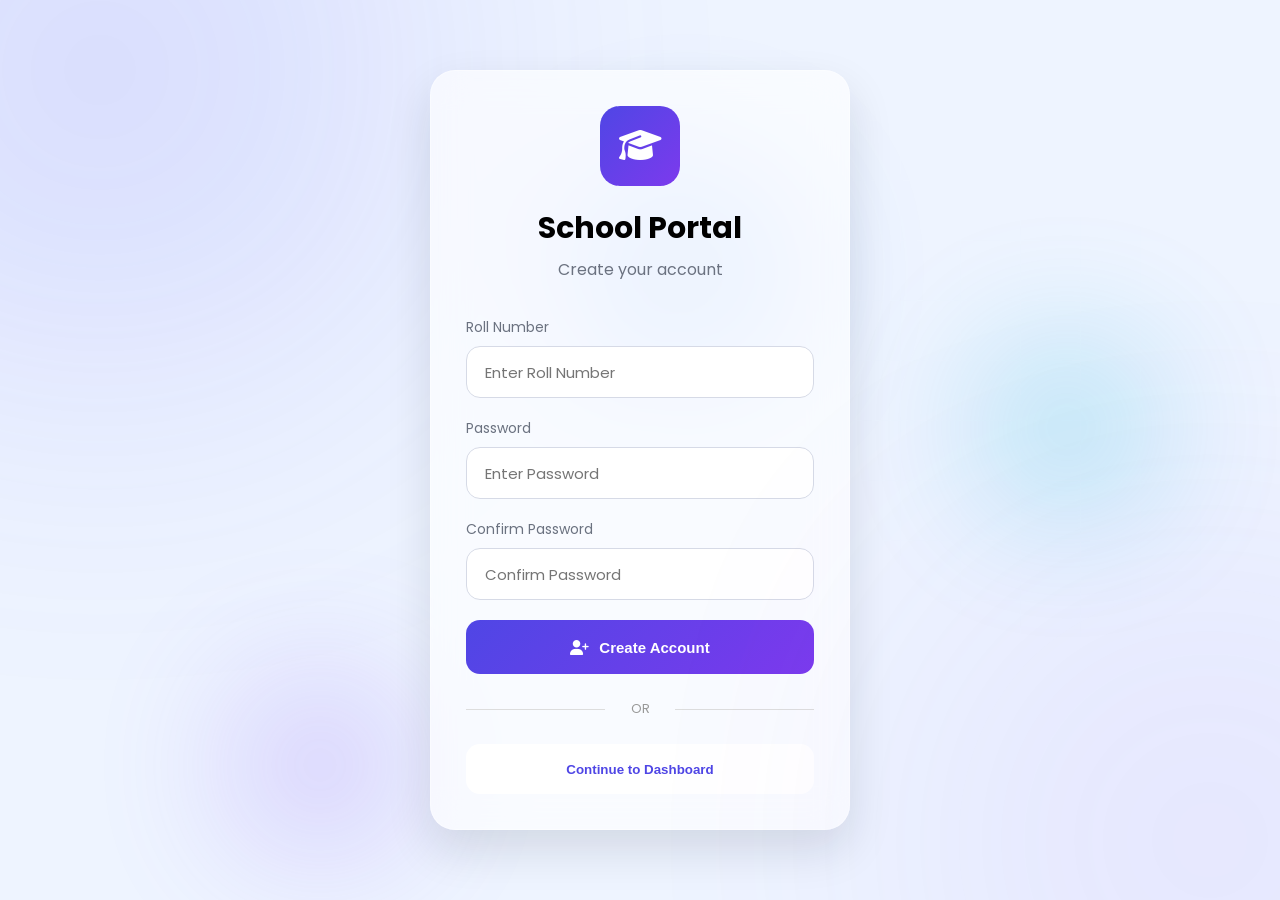
==== harjot/phase2/frontend/signup.html @ 37dcc1cb "Signup testing" ====
<!DOCTYPE html>
<html lang="en">

<head>

    <meta charset="UTF-8">

    <meta name="viewport"
          content="width=device-width, initial-scale=1.0">

    <title>School Portal | Signup</title>

    <!-- Google Font -->
    <link rel="preconnect"
          href="https://fonts.googleapis.com">

    <link rel="preconnect"
          href="https://fonts.gstatic.com"
          crossorigin>

    <link href="https://fonts.googleapis.com/css2?family=Poppins:wght@300;400;500;600;700&display=swap"
          rel="stylesheet">

    <!-- Font Awesome -->
    <link rel="stylesheet"
          href="https://cdnjs.cloudflare.com/ajax/libs/font-awesome/6.6.0/css/all.min.css">

    <!-- CSS -->
    <link rel="stylesheet"
          href="signup.css">

</head>

<body>

<!-- ===============================
BACKGROUND
================================ -->

<div class="blob blob1"></div>
<div class="blob blob2"></div>
<div class="blob blob3"></div>

<div class="grid-bg"></div>

<!-- ===============================
SIGNUP CARD
================================ -->

<div class="container">

    <div class="card">

        <div class="logo">

            <div class="logoBox">

                <i class="fa-solid fa-graduation-cap"></i>

            </div>

            <h1>School Portal</h1>

            <p>Create your account</p>

        </div>

        <!-- Roll -->

        <div class="inputGroup">

            <label>

                Roll Number

            </label>

            <input
                type="number"
                id="roll"
                placeholder="Enter Roll Number">

        </div>

        <!-- Password -->

        <div class="inputGroup">

            <label>

                Password

            </label>

            <input
                type="password"
                id="password"
                placeholder="Enter Password">

        </div>

        <!-- Confirm Password -->

        <div class="inputGroup">

            <label>

                Confirm Password

            </label>

            <input
                type="password"
                id="confirmPassword"
                placeholder="Confirm Password">

        </div>

        <!-- Button -->

        <button
            id="signupBtn"
            class="primaryBtn">

            <i class="fa-solid fa-user-plus"></i>

            Create Account

        </button>

        <div class="divider">

            OR

        </div>

        <button
            class="secondaryBtn"
            onclick="window.location.href='index.html'">

            Continue to Dashboard

        </button>

    </div>

</div>

<!-- Toast -->

<div
    id="toast"
    class="toast">

</div>

<!-- Loader -->

<div
    id="loader"
    class="loader hidden">

    <div class="spinner"></div>

</div>

<script src="signup.js"></script>

</body>

</html>
---- harjot/phase2/frontend/signup.css ----
/* ==========================================================
   SIGNUP PAGE
========================================================== */

@import url('https://fonts.googleapis.com/css2?family=Poppins:wght@300;400;500;600;700;800&display=swap');

:root{

    --primary:#4F46E5;
    --primary-dark:#4338CA;
    --secondary:#7C3AED;
    --accent:#06B6D4;

    --success:#16A34A;
    --danger:#DC2626;

    --text:#111827;
    --text-light:#6B7280;

    --white:#FFFFFF;
    --bg:#EEF4FF;

    --glass:rgba(255,255,255,.65);
    --glass-border:rgba(255,255,255,.35);

    --shadow:
    0 20px 45px rgba(15,23,42,.12);

}

*{
    margin:0;
    padding:0;
    box-sizing:border-box;
}

body{

    font-family:'Poppins',sans-serif;
    background:var(--bg);
    min-height:100vh;

    display:flex;
    justify-content:center;
    align-items:center;

    overflow:hidden;
    position:relative;

}

/* ==========================================================
BACKGROUND
========================================================== */

body::before{

    content:"";
    position:fixed;

    width:500px;
    height:500px;

    background:#5B5CF6;

    border-radius:50%;

    top:-180px;
    left:-150px;

    filter:blur(170px);

    opacity:.25;

    animation:blobOne 20s infinite ease-in-out;

}

body::after{

    content:"";

    position:fixed;

    width:420px;
    height:420px;

    background:#8B5CF6;

    border-radius:50%;

    right:-140px;
    bottom:-150px;

    filter:blur(170px);

    opacity:.18;

    animation:blobTwo 22s infinite ease-in-out;

}

.blob{

    position:fixed;
    border-radius:50%;
    filter:blur(70px);

    opacity:.25;

    z-index:-1;

}

.blob1{

    width:220px;
    height:220px;

    background:#3B82F6;

    top:18%;
    left:45%;

    animation:floatBlob 18s infinite;

}

.blob2{

    width:170px;
    height:170px;

    background:#06B6D4;

    right:10%;
    top:38%;

    animation:floatBlob 22s infinite reverse;

}

.blob3{

    width:180px;
    height:180px;

    background:#8B5CF6;

    bottom:5%;
    left:18%;

    animation:floatBlob 24s infinite;

}

.grid-bg{

    position:fixed;
    inset:0;

    background-image:
    linear-gradient(rgba(255,255,255,.2) 1px,transparent 1px),
    linear-gradient(90deg,rgba(255,255,255,.2) 1px,transparent 1px);

    background-size:60px 60px;

    mask-image:radial-gradient(circle at center,black,transparent 90%);

    opacity:.3;

    z-index:-2;

}

/* ==========================================================
CARD
========================================================== */

.container{

    width:100%;
    display:flex;
    justify-content:center;
    align-items:center;
    padding:20px;

}

.card{

    width:420px;
    max-width:100%;

    padding:35px;

    border-radius:25px;

    background:var(--glass);

    backdrop-filter:blur(18px);

    border:1px solid var(--glass-border);

    box-shadow:var(--shadow);

    animation:fadeIn .8s ease;

}

/* ==========================================================
LOGO
========================================================== */

.logo{

    text-align:center;
    margin-bottom:35px;

}

.logoBox{

    width:80px;
    height:80px;

    border-radius:20px;

    margin:auto;

    display:flex;
    justify-content:center;
    align-items:center;

    color:white;
    font-size:34px;

    background:linear-gradient(
        135deg,
        var(--primary),
        var(--secondary)
    );

    margin-bottom:20px;

}

.logo h1{

    font-size:30px;
    font-weight:700;

}

.logo p{

    color:var(--text-light);
    margin-top:6px;

}

/* ==========================================================
INPUTS
========================================================== */

.inputGroup{

    margin-bottom:20px;

}

.inputGroup label{

    display:block;

    margin-bottom:8px;

    color:var(--text-light);

    font-size:14px;

}

.inputGroup input{

    width:100%;

    height:52px;

    border-radius:14px;

    border:1px solid #D6DAE6;

    padding:0 18px;

    font-size:15px;

    font-family:'Poppins',sans-serif;

    transition:.3s;

}

.inputGroup input:focus{

    outline:none;

    border-color:var(--primary);

    box-shadow:0 0 0 4px rgba(79,70,229,.15);

}

/* ==========================================================
BUTTONS
========================================================== */

.primaryBtn{

    width:100%;
    height:54px;

    border:none;

    border-radius:14px;

    color:white;

    cursor:pointer;

    font-size:15px;
    font-weight:600;

    display:flex;
    justify-content:center;
    align-items:center;
    gap:10px;

    background:linear-gradient(
        135deg,
        var(--primary),
        var(--secondary)
    );

    transition:.3s;

}

.primaryBtn:hover{

    transform:translateY(-3px);

    box-shadow:0 18px 35px rgba(79,70,229,.28);

}

.secondaryBtn{

    width:100%;
    height:50px;

    border:none;

    border-radius:14px;

    cursor:pointer;

    background:white;

    color:var(--primary);

    font-weight:600;

    transition:.3s;

}

.secondaryBtn:hover{

    background:#EEF2FF;

}

/* ==========================================================
DIVIDER
========================================================== */

.divider{

    margin:25px 0;

    text-align:center;

    color:#999;

    font-size:13px;

    position:relative;

}

.divider::before,
.divider::after{

    content:"";

    position:absolute;

    width:40%;

    height:1px;

    background:#ddd;

    top:50%;

}

.divider::before{

    left:0;

}

.divider::after{

    right:0;

}

/* ==========================================================
TOAST
========================================================== */

.toast{

    position:fixed;

    top:20px;
    right:20px;

    padding:15px 20px;

    border-radius:12px;

    color:white;

    font-weight:600;

    transform:translateX(350px);

    transition:.5s;

    z-index:1000;

}

.toast.show{

    transform:translateX(0);

}

.toast.success{

    background:#16A34A;

}

.toast.error{

    background:#DC2626;

}

/* ==========================================================
LOADER
========================================================== */

.loader{

    position:fixed;

    inset:0;

    background:rgba(255,255,255,.55);

    backdrop-filter:blur(4px);

    display:flex;
    justify-content:center;
    align-items:center;

}

.hidden{

    display:none;

}

.spinner{

    width:60px;
    height:60px;

    border-radius:50%;

    border:6px solid rgba(79,70,229,.15);
    border-top:6px solid var(--primary);

    animation:spin 1s linear infinite;

}

/* ==========================================================
ANIMATIONS
========================================================== */

@keyframes fadeIn{

    from{

        opacity:0;
        transform:translateY(30px);

    }

    to{

        opacity:1;
        transform:translateY(0);

    }

}

@keyframes spin{

    to{

        transform:rotate(360deg);

    }

}

@keyframes floatBlob{

    0%,100%{

        transform:translateY(0);

    }

    50%{

        transform:translateY(-35px);

    }

}

@keyframes blobOne{

    0%,100%{

        transform:translate(0,0);

    }

    50%{

        transform:translate(80px,50px);

    }

}

@keyframes blobTwo{

    0%,100%{

        transform:translate(0,0);

    }

    50%{

        transform:translate(-70px,-40px);

    }

}

/* ==========================================================
RESPONSIVE
========================================================== */

@media(max-width:500px){

    .card{

        padding:25px;

    }

    .logo h1{

        font-size:25px;

    }

    .logoBox{

        width:70px;
        height:70px;
        font-size:28px;

    }

}
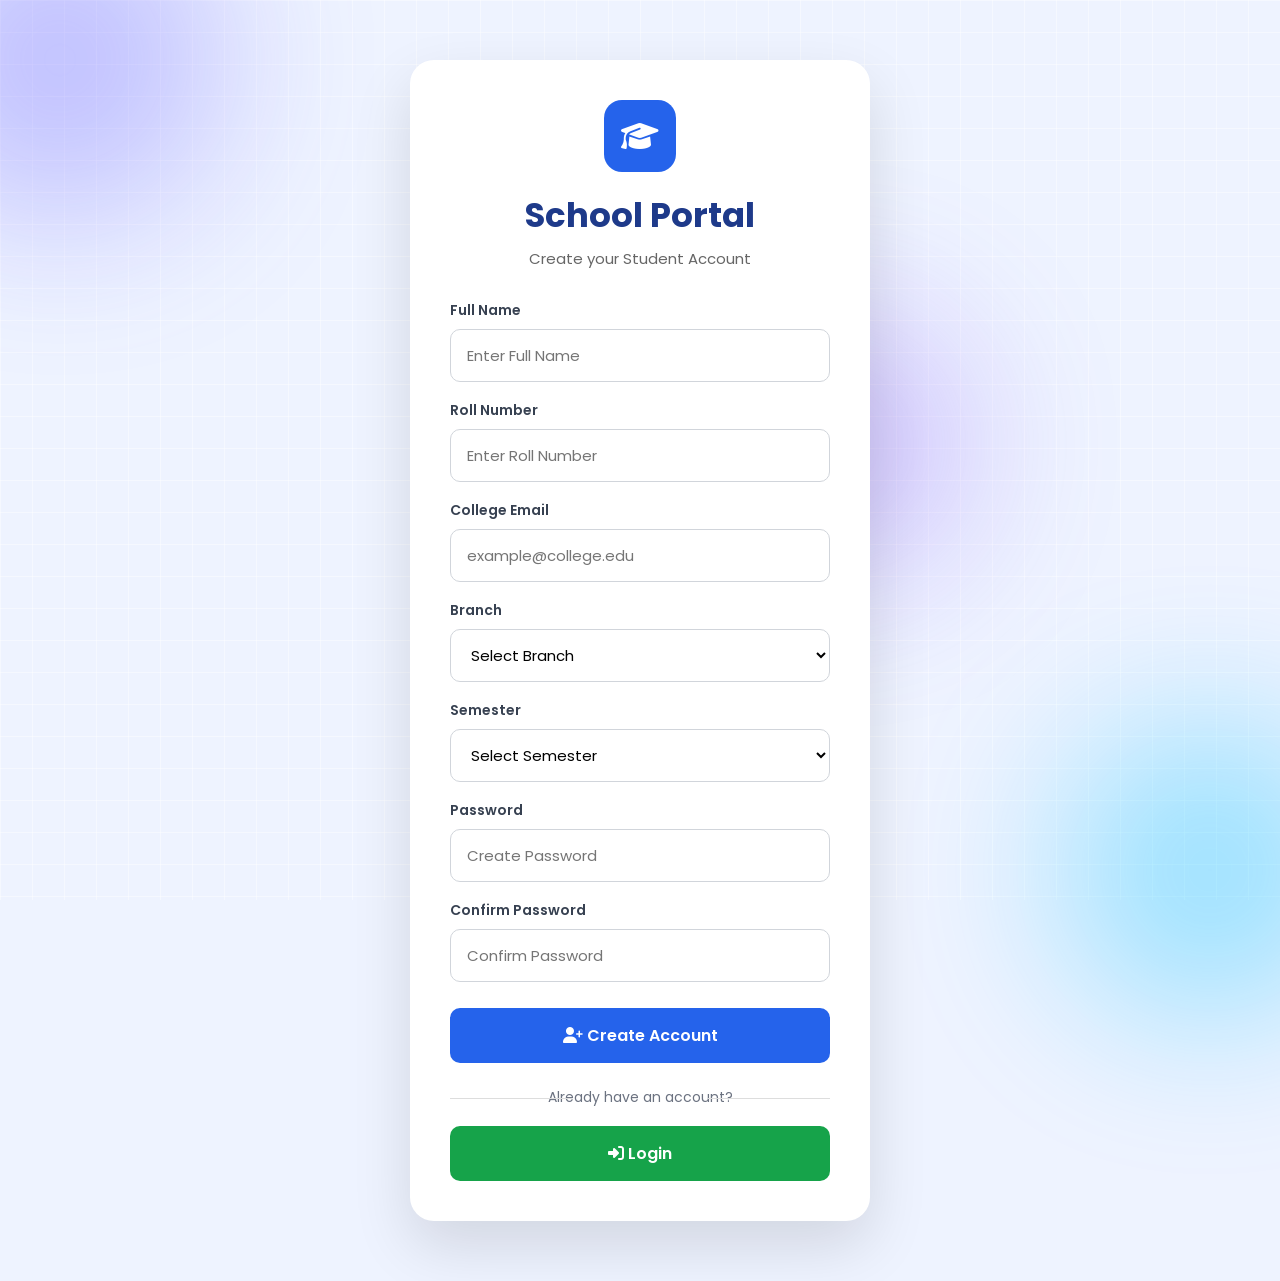
==== commit dde297b4: "Student Dashboard Completed" ====
--- a/harjot/phase2/frontend/signup.html
+++ b/harjot/phase2/frontend/signup.html
@@ -8,9 +8,10 @@
     <meta name="viewport"
           content="width=device-width, initial-scale=1.0">
 
-    <title>School Portal | Signup</title>
+    <title>School Portal | Student Registration</title>
 
     <!-- Google Font -->
+
     <link rel="preconnect"
           href="https://fonts.googleapis.com">
 
@@ -22,10 +23,12 @@
           rel="stylesheet">
 
     <!-- Font Awesome -->
+
     <link rel="stylesheet"
           href="https://cdnjs.cloudflare.com/ajax/libs/font-awesome/6.6.0/css/all.min.css">
 
     <!-- CSS -->
+
     <link rel="stylesheet"
           href="signup.css">
 
@@ -33,9 +36,9 @@
 
 <body>
 
-<!-- ===============================
+<!-- ==========================
 BACKGROUND
-================================ -->
+========================== -->
 
 <div class="blob blob1"></div>
 <div class="blob blob2"></div>
@@ -43,9 +46,10 @@
 
 <div class="grid-bg"></div>
 
-<!-- ===============================
+
+<!-- ==========================
 SIGNUP CARD
-================================ -->
+========================== -->
 
 <div class="container">
 
@@ -61,84 +65,187 @@
 
             <h1>School Portal</h1>
 
-            <p>Create your account</p>
+            <p>Create your Student Account</p>
 
         </div>
 
-        <!-- Roll -->
-
-        <div class="inputGroup">
-
-            <label>
-
-                Roll Number
-
-            </label>
-
-            <input
-                type="number"
-                id="roll"
-                placeholder="Enter Roll Number">
-
-        </div>
-
-        <!-- Password -->
-
-        <div class="inputGroup">
-
-            <label>
-
-                Password
-
-            </label>
-
-            <input
-                type="password"
-                id="password"
-                placeholder="Enter Password">
-
-        </div>
-
-        <!-- Confirm Password -->
-
-        <div class="inputGroup">
-
-            <label>
-
-                Confirm Password
-
-            </label>
-
-            <input
-                type="password"
-                id="confirmPassword"
-                placeholder="Confirm Password">
-
-        </div>
-
-        <!-- Button -->
-
-        <button
-            id="signupBtn"
-            class="primaryBtn">
-
-            <i class="fa-solid fa-user-plus"></i>
-
-            Create Account
-
-        </button>
+        <form id="signupForm">
+
+            <!-- Name -->
+
+            <div class="inputGroup">
+
+                <label>
+
+                    Full Name
+
+                </label>
+
+                <input
+                    type="text"
+                    id="name"
+                    placeholder="Enter Full Name"
+                    required>
+
+            </div>
+
+            <!-- Roll -->
+
+            <div class="inputGroup">
+
+                <label>
+
+                    Roll Number
+
+                </label>
+
+                <input
+                    type="number"
+                    id="roll"
+                    placeholder="Enter Roll Number"
+                    required>
+
+            </div>
+
+            <!-- Email -->
+
+            <div class="inputGroup">
+
+                <label>
+
+                    College Email
+
+                </label>
+
+                <input
+                    type="email"
+                    id="email"
+                    placeholder="example@college.edu"
+                    required>
+
+            </div>
+
+            <!-- Branch -->
+
+            <div class="inputGroup">
+
+                <label>
+
+                    Branch
+
+                </label>
+
+                <select id="branch" required>
+
+                    <option value="">Select Branch</option>
+
+                    <option>CSE</option>
+
+                    <option>IT</option>
+
+                    <option>ECE</option>
+
+                    <option>EEE</option>
+
+                    <option>Mechanical</option>
+
+                    <option>Civil</option>
+
+                </select>
+
+            </div>
+
+            <!-- Semester -->
+
+            <div class="inputGroup">
+
+                <label>
+
+                    Semester
+
+                </label>
+
+                <select id="semester" required>
+
+                    <option value="">Select Semester</option>
+
+                    <option value="1">1</option>
+                    <option value="2">2</option>
+                    <option value="3">3</option>
+                    <option value="4">4</option>
+                    <option value="5">5</option>
+                    <option value="6">6</option>
+                    <option value="7">7</option>
+                    <option value="8">8</option>
+
+                </select>
+
+            </div>
+
+            <!-- Password -->
+
+            <div class="inputGroup">
+
+                <label>
+
+                    Password
+
+                </label>
+
+                <input
+                    type="password"
+                    id="password"
+                    placeholder="Create Password"
+                    required>
+
+            </div>
+
+            <!-- Confirm Password -->
+
+            <div class="inputGroup">
+
+                <label>
+
+                    Confirm Password
+
+                </label>
+
+                <input
+                    type="password"
+                    id="confirmPassword"
+                    placeholder="Confirm Password"
+                    required>
+
+            </div>
+
+            <!-- Signup -->
+
+            <button
+                type="submit"
+                class="primaryBtn"
+                id="signupBtn">
+
+                <i class="fa-solid fa-user-plus"></i>
+
+                Create Account
+
+            </button>
+
+        </form>
 
         <div class="divider">
 
-            OR
+            Already have an account?
 
         </div>
 
         <button
             class="secondaryBtn"
-            onclick="window.location.href='index.html'">
-
-            Continue to Dashboard
+            onclick="window.location.href='login.html'">
+
+            <i class="fa-solid fa-right-to-bracket"></i>
+
+            Login
 
         </button>
 
@@ -146,7 +253,10 @@
 
 </div>
 
-<!-- Toast -->
+
+<!-- ==========================
+TOAST
+========================== -->
 
 <div
     id="toast"
@@ -154,7 +264,10 @@
 
 </div>
 
-<!-- Loader -->
+
+<!-- ==========================
+LOADER
+========================== -->
 
 <div
     id="loader"
@@ -164,6 +277,7 @@
 
 </div>
 
+
 <script src="signup.js"></script>
 
 </body>
--- a/harjot/phase2/frontend/signup.css
+++ b/harjot/phase2/frontend/signup.css
@@ -1,528 +1,160 @@
-/* ==========================================================
-   SIGNUP PAGE
-========================================================== */
-
-@import url('https://fonts.googleapis.com/css2?family=Poppins:wght@300;400;500;600;700;800&display=swap');
-
-:root{
-
-    --primary:#4F46E5;
-    --primary-dark:#4338CA;
-    --secondary:#7C3AED;
-    --accent:#06B6D4;
-
-    --success:#16A34A;
-    --danger:#DC2626;
-
-    --text:#111827;
-    --text-light:#6B7280;
-
-    --white:#FFFFFF;
-    --bg:#EEF4FF;
-
-    --glass:rgba(255,255,255,.65);
-    --glass-border:rgba(255,255,255,.35);
-
-    --shadow:
-    0 20px 45px rgba(15,23,42,.12);
-
-}
+/* =====================================================
+   GOOGLE FONT
+===================================================== */
+
+@import url('https://fonts.googleapis.com/css2?family=Poppins:wght@300;400;500;600;700&display=swap');
+
+/* =====================================================
+   RESET
+===================================================== */
 
 *{
     margin:0;
     padding:0;
     box-sizing:border-box;
+    font-family:"Poppins",sans-serif;
+}
+
+html{
+    scroll-behavior:smooth;
 }
 
 body{
 
-    font-family:'Poppins',sans-serif;
-    background:var(--bg);
     min-height:100vh;
 
+    background:#eef3ff;
+
     display:flex;
+
     justify-content:center;
-    align-items:center;
-
-    overflow:hidden;
+
+    align-items:flex-start;
+
+    overflow-y:auto;
+
+    overflow-x:hidden;
+
+    padding:40px 20px;
+
     position:relative;
 
 }
 
-/* ==========================================================
-BACKGROUND
-========================================================== */
-
-body::before{
-
-    content:"";
+/* =====================================================
+   BACKGROUND
+===================================================== */
+
+.grid-bg{
+
     position:fixed;
 
-    width:500px;
-    height:500px;
-
-    background:#5B5CF6;
+    inset:0;
+
+    background:
+        linear-gradient(rgba(255,255,255,.4) 1px, transparent 1px),
+        linear-gradient(90deg, rgba(255,255,255,.4) 1px, transparent 1px);
+
+    background-size:32px 32px;
+
+    z-index:-3;
+
+}
+
+.blob{
+
+    position:fixed;
 
     border-radius:50%;
 
-    top:-180px;
-    left:-150px;
-
-    filter:blur(170px);
-
-    opacity:.25;
-
-    animation:blobOne 20s infinite ease-in-out;
-
-}
-
-body::after{
-
-    content:"";
-
-    position:fixed;
-
-    width:420px;
-    height:420px;
-
-    background:#8B5CF6;
-
-    border-radius:50%;
-
-    right:-140px;
-    bottom:-150px;
-
-    filter:blur(170px);
-
-    opacity:.18;
-
-    animation:blobTwo 22s infinite ease-in-out;
-
-}
-
-.blob{
-
-    position:fixed;
-    border-radius:50%;
-    filter:blur(70px);
-
-    opacity:.25;
-
-    z-index:-1;
+    filter:blur(80px);
+
+    opacity:.35;
+
+    z-index:-2;
 
 }
 
 .blob1{
 
-    width:220px;
-    height:220px;
-
-    background:#3B82F6;
-
-    top:18%;
-    left:45%;
-
-    animation:floatBlob 18s infinite;
+    width:320px;
+    height:320px;
+
+    background:#6c63ff;
+
+    top:-100px;
+    left:-100px;
 
 }
 
 .blob2{
 
-    width:170px;
-    height:170px;
-
-    background:#06B6D4;
-
-    right:10%;
-    top:38%;
-
-    animation:floatBlob 22s infinite reverse;
+    width:300px;
+    height:300px;
+
+    background:#00c2ff;
+
+    bottom:-120px;
+    right:-80px;
 
 }
 
 .blob3{
 
-    width:180px;
-    height:180px;
-
-    background:#8B5CF6;
-
-    bottom:5%;
-    left:18%;
-
-    animation:floatBlob 24s infinite;
-
-}
-
-.grid-bg{
-
-    position:fixed;
-    inset:0;
-
-    background-image:
-    linear-gradient(rgba(255,255,255,.2) 1px,transparent 1px),
-    linear-gradient(90deg,rgba(255,255,255,.2) 1px,transparent 1px);
-
-    background-size:60px 60px;
-
-    mask-image:radial-gradient(circle at center,black,transparent 90%);
-
-    opacity:.3;
-
-    z-index:-2;
-
-}
-
-/* ==========================================================
-CARD
-========================================================== */
+    width:260px;
+    height:260px;
+
+    background:#8b5cf6;
+
+    top:35%;
+    left:55%;
+
+}
+
+/* =====================================================
+   CONTAINER
+===================================================== */
 
 .container{
 
     width:100%;
+
     display:flex;
+
     justify-content:center;
-    align-items:center;
-    padding:20px;
-
-}
+
+    padding:20px 0;
+
+}
+
+/* =====================================================
+   CARD
+===================================================== */
 
 .card{
 
-    width:420px;
-    max-width:100%;
-
-    padding:35px;
-
-    border-radius:25px;
-
-    background:var(--glass);
-
-    backdrop-filter:blur(18px);
-
-    border:1px solid var(--glass-border);
-
-    box-shadow:var(--shadow);
-
-    animation:fadeIn .8s ease;
-
-}
-
-/* ==========================================================
-LOGO
-========================================================== */
-
-.logo{
-
-    text-align:center;
-    margin-bottom:35px;
-
-}
-
-.logoBox{
-
-    width:80px;
-    height:80px;
-
-    border-radius:20px;
-
-    margin:auto;
-
-    display:flex;
-    justify-content:center;
-    align-items:center;
-
-    color:white;
-    font-size:34px;
-
-    background:linear-gradient(
-        135deg,
-        var(--primary),
-        var(--secondary)
-    );
-
-    margin-bottom:20px;
-
-}
-
-.logo h1{
-
-    font-size:30px;
-    font-weight:700;
-
-}
-
-.logo p{
-
-    color:var(--text-light);
-    margin-top:6px;
-
-}
-
-/* ==========================================================
-INPUTS
-========================================================== */
-
-.inputGroup{
-
-    margin-bottom:20px;
-
-}
-
-.inputGroup label{
-
-    display:block;
-
-    margin-bottom:8px;
-
-    color:var(--text-light);
-
-    font-size:14px;
-
-}
-
-.inputGroup input{
-
     width:100%;
 
-    height:52px;
-
-    border-radius:14px;
-
-    border:1px solid #D6DAE6;
-
-    padding:0 18px;
-
-    font-size:15px;
-
-    font-family:'Poppins',sans-serif;
-
-    transition:.3s;
-
-}
-
-.inputGroup input:focus{
-
-    outline:none;
-
-    border-color:var(--primary);
-
-    box-shadow:0 0 0 4px rgba(79,70,229,.15);
-
-}
-
-/* ==========================================================
-BUTTONS
-========================================================== */
-
-.primaryBtn{
-
-    width:100%;
-    height:54px;
-
-    border:none;
-
-    border-radius:14px;
-
-    color:white;
-
-    cursor:pointer;
-
-    font-size:15px;
-    font-weight:600;
-
-    display:flex;
-    justify-content:center;
-    align-items:center;
-    gap:10px;
-
-    background:linear-gradient(
-        135deg,
-        var(--primary),
-        var(--secondary)
-    );
-
-    transition:.3s;
-
-}
-
-.primaryBtn:hover{
-
-    transform:translateY(-3px);
-
-    box-shadow:0 18px 35px rgba(79,70,229,.28);
-
-}
-
-.secondaryBtn{
-
-    width:100%;
-    height:50px;
-
-    border:none;
-
-    border-radius:14px;
-
-    cursor:pointer;
+    max-width:460px;
 
     background:white;
 
-    color:var(--primary);
-
-    font-weight:600;
-
-    transition:.3s;
-
-}
-
-.secondaryBtn:hover{
-
-    background:#EEF2FF;
-
-}
-
-/* ==========================================================
-DIVIDER
-========================================================== */
-
-.divider{
-
-    margin:25px 0;
-
-    text-align:center;
-
-    color:#999;
-
-    font-size:13px;
-
-    position:relative;
-
-}
-
-.divider::before,
-.divider::after{
-
-    content:"";
-
-    position:absolute;
-
-    width:40%;
-
-    height:1px;
-
-    background:#ddd;
-
-    top:50%;
-
-}
-
-.divider::before{
-
-    left:0;
-
-}
-
-.divider::after{
-
-    right:0;
-
-}
-
-/* ==========================================================
-TOAST
-========================================================== */
-
-.toast{
-
-    position:fixed;
-
-    top:20px;
-    right:20px;
-
-    padding:15px 20px;
-
-    border-radius:12px;
-
-    color:white;
-
-    font-weight:600;
-
-    transform:translateX(350px);
-
-    transition:.5s;
-
-    z-index:1000;
-
-}
-
-.toast.show{
-
-    transform:translateX(0);
-
-}
-
-.toast.success{
-
-    background:#16A34A;
-
-}
-
-.toast.error{
-
-    background:#DC2626;
-
-}
-
-/* ==========================================================
-LOADER
-========================================================== */
-
-.loader{
-
-    position:fixed;
-
-    inset:0;
-
-    background:rgba(255,255,255,.55);
-
-    backdrop-filter:blur(4px);
-
-    display:flex;
-    justify-content:center;
-    align-items:center;
-
-}
-
-.hidden{
-
-    display:none;
-
-}
-
-.spinner{
-
-    width:60px;
-    height:60px;
-
-    border-radius:50%;
-
-    border:6px solid rgba(79,70,229,.15);
-    border-top:6px solid var(--primary);
-
-    animation:spin 1s linear infinite;
-
-}
-
-/* ==========================================================
-ANIMATIONS
-========================================================== */
+    border-radius:24px;
+
+    padding:40px;
+
+    box-shadow:0 25px 60px rgba(0,0,0,.12);
+
+    animation:fadeIn .5s ease;
+
+}
 
 @keyframes fadeIn{
 
     from{
 
         opacity:0;
-        transform:translateY(30px);
+        transform:translateY(25px);
 
     }
 
@@ -535,6 +167,316 @@
 
 }
 
+/* =====================================================
+   LOGO
+===================================================== */
+
+.logo{
+
+    text-align:center;
+
+    margin-bottom:30px;
+
+}
+
+.logoBox{
+
+    width:72px;
+
+    height:72px;
+
+    margin:auto;
+
+    border-radius:18px;
+
+    background:#2563eb;
+
+    display:flex;
+
+    justify-content:center;
+
+    align-items:center;
+
+    color:white;
+
+    font-size:30px;
+
+    margin-bottom:18px;
+
+}
+
+.logo h1{
+
+    color:#1e3a8a;
+
+    font-size:34px;
+
+    margin-bottom:6px;
+
+}
+
+.logo p{
+
+    color:#666;
+
+    font-size:15px;
+
+}
+
+/* =====================================================
+   INPUTS
+===================================================== */
+
+.inputGroup{
+
+    display:flex;
+
+    flex-direction:column;
+
+    margin-bottom:18px;
+
+}
+
+.inputGroup label{
+
+    margin-bottom:8px;
+
+    font-size:14px;
+
+    font-weight:600;
+
+    color:#374151;
+
+}
+
+.inputGroup input,
+.inputGroup select{
+
+    width:100%;
+
+    padding:14px 16px;
+
+    border:1px solid #d1d5db;
+
+    border-radius:10px;
+
+    outline:none;
+
+    font-size:15px;
+
+    transition:.3s;
+
+    background:#fff;
+
+}
+
+.inputGroup input:focus,
+.inputGroup select:focus{
+
+    border-color:#2563eb;
+
+    box-shadow:0 0 0 4px rgba(37,99,235,.12);
+
+}
+
+/* =====================================================
+   BUTTONS
+===================================================== */
+
+.primaryBtn{
+
+    width:100%;
+
+    padding:15px;
+
+    border:none;
+
+    border-radius:10px;
+
+    background:#2563eb;
+
+    color:white;
+
+    font-size:16px;
+
+    font-weight:600;
+
+    cursor:pointer;
+
+    transition:.3s;
+
+    margin-top:8px;
+
+}
+
+.primaryBtn:hover{
+
+    background:#1d4ed8;
+
+    transform:translateY(-2px);
+
+}
+
+.secondaryBtn{
+
+    width:100%;
+
+    padding:15px;
+
+    border:none;
+
+    border-radius:10px;
+
+    background:#16a34a;
+
+    color:white;
+
+    font-size:16px;
+
+    font-weight:600;
+
+    cursor:pointer;
+
+    transition:.3s;
+
+}
+
+.secondaryBtn:hover{
+
+    background:#15803d;
+
+    transform:translateY(-2px);
+
+}
+
+/* =====================================================
+   DIVIDER
+===================================================== */
+
+.divider{
+
+    text-align:center;
+
+    margin:24px 0 18px;
+
+    color:#6b7280;
+
+    font-size:14px;
+
+    position:relative;
+
+}
+
+.divider::before{
+
+    content:"";
+
+    position:absolute;
+
+    left:0;
+
+    top:50%;
+
+    width:32%;
+
+    height:1px;
+
+    background:#ddd;
+
+}
+
+.divider::after{
+
+    content:"";
+
+    position:absolute;
+
+    right:0;
+
+    top:50%;
+
+    width:32%;
+
+    height:1px;
+
+    background:#ddd;
+
+}
+
+/* =====================================================
+   TOAST
+===================================================== */
+
+.toast{
+
+    position:fixed;
+
+    top:30px;
+
+    right:30px;
+
+    background:#16a34a;
+
+    color:white;
+
+    padding:15px 24px;
+
+    border-radius:10px;
+
+    display:none;
+
+    z-index:9999;
+
+    font-size:15px;
+
+    box-shadow:0 12px 30px rgba(0,0,0,.15);
+
+}
+
+/* =====================================================
+   LOADER
+===================================================== */
+
+.loader{
+
+    position:fixed;
+
+    inset:0;
+
+    background:rgba(255,255,255,.6);
+
+    display:flex;
+
+    justify-content:center;
+
+    align-items:center;
+
+    z-index:9999;
+
+}
+
+.hidden{
+
+    display:none;
+
+}
+
+.spinner{
+
+    width:65px;
+
+    height:65px;
+
+    border:6px solid #ddd;
+
+    border-top:6px solid #2563eb;
+
+    border-radius:50%;
+
+    animation:spin 1s linear infinite;
+
+}
+
 @keyframes spin{
 
     to{
@@ -545,77 +487,74 @@
 
 }
 
-@keyframes floatBlob{
-
-    0%,100%{
-
-        transform:translateY(0);
-
-    }
-
-    50%{
-
-        transform:translateY(-35px);
-
-    }
-
-}
-
-@keyframes blobOne{
-
-    0%,100%{
-
-        transform:translate(0,0);
-
-    }
-
-    50%{
-
-        transform:translate(80px,50px);
-
-    }
-
-}
-
-@keyframes blobTwo{
-
-    0%,100%{
-
-        transform:translate(0,0);
-
-    }
-
-    50%{
-
-        transform:translate(-70px,-40px);
-
-    }
-
-}
-
-/* ==========================================================
-RESPONSIVE
-========================================================== */
-
-@media(max-width:500px){
+/* =====================================================
+   RESPONSIVE
+===================================================== */
+
+@media(max-width:768px){
+
+    body{
+
+        padding:20px 15px;
+
+    }
 
     .card{
 
-        padding:25px;
+        padding:28px 22px;
+
+        border-radius:18px;
 
     }
 
     .logo h1{
 
-        font-size:25px;
+        font-size:28px;
 
     }
 
     .logoBox{
 
-        width:70px;
-        height:70px;
-        font-size:28px;
+        width:60px;
+
+        height:60px;
+
+        font-size:24px;
+
+    }
+
+}
+
+@media(max-width:480px){
+
+    body{
+
+        padding:15px 10px;
+
+    }
+
+    .card{
+
+        padding:22px 18px;
+
+    }
+
+    .primaryBtn,
+    .secondaryBtn{
+
+        padding:14px;
+
+        font-size:15px;
+
+    }
+
+}
+
+@media(min-width:1600px){
+
+    .card{
+
+        max-width:520px;
 
     }
 
